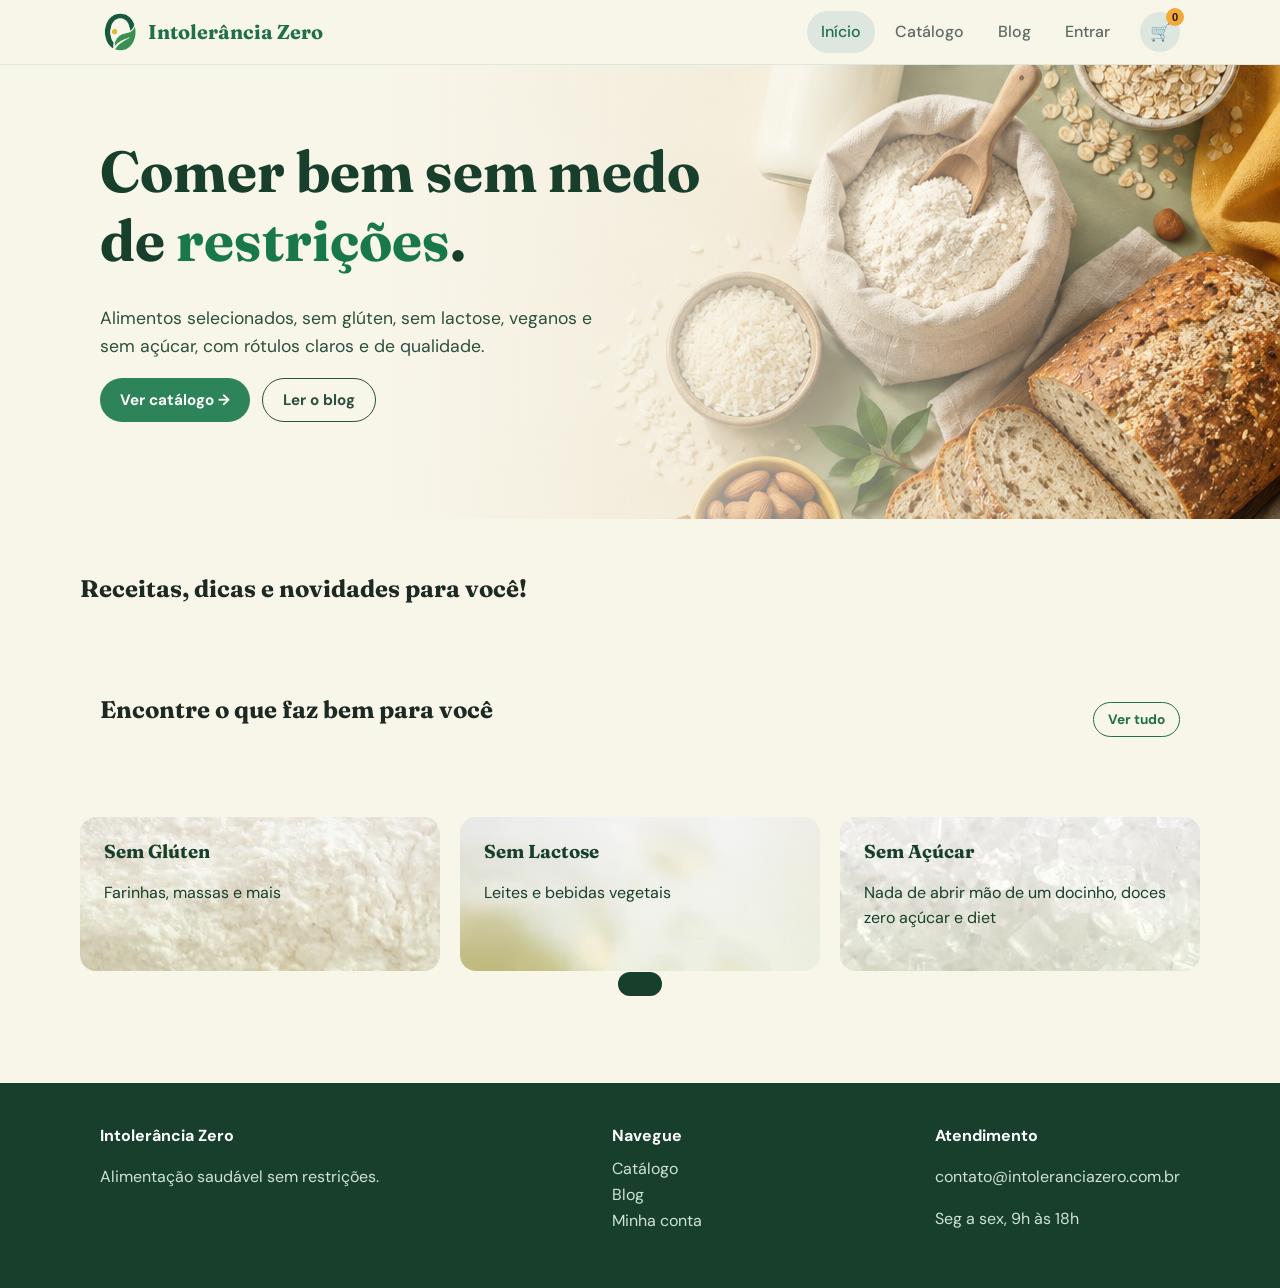
==== index.html @ 0a9c9442 "bases pro site - Home page feita" ====
<!DOCTYPE html>
<html lang="pt-BR">
<head>
    <meta charset="utf-8">
    <meta name="viewport" content="width=device-width, initial-scale=1, viewport-fit=cover">
    <title>Intolerância Zero — Alimentos sem glúten, sem lactose e muito mais</title>
    <link rel="preconnect" href="https://fonts.googleapis.com">
    <link href="https://fonts.googleapis.com/css2?family=Fraunces:wght@600;700&family=DM+Sans:wght@400;500;700&display=swap" rel="stylesheet">
    <link rel="stylesheet" href="css/style.css">
</head>

<body data-page="inicio">
    <header>
        <div class="wrap bar">
            <a class="logo" href="index.html">
                <img src="/images/logo.png" alt="Logo Intolerância Zero" class="logo-img"> Intolerância Zero
            </a>
            <nav id="nav">
                <a href="index.html" class="on">Início</a>
                <a href="catalogo.html">Catálogo</a>
                <a href="blog.html">Blog</a>
                <a href="entrar.html" id="navLogin">Entrar</a>
            </nav>
            <div class="tools">
                <button class="icon" id="cartBtn" aria-label="Carrinho">🛒<span class="badge" id="count">0</span></button>
                <button class="icon menu-btn" id="menu" aria-label="Menu">☰</button>
            </div>
        </div>
    </header>

    <main>
        <div class="hero">
            <div class="wrap">
                <div>
                    <h1>Comer bem sem medo de <em>restrições</em>.</h1>
                    <p>Alimentos selecionados, sem glúten, sem lactose, veganos e sem açúcar, com rótulos claros e de qualidade.</p>
                    <p style="display:flex;gap:12px;flex-wrap:wrap">
                        <a class="btn" href="catalogo.html">Ver catálogo →</a>
                        <a class="btn ghost" href="blog.html">Ler o blog</a>
                    </p>
                </div>
            </div>
        </div>

        <div class="wrap pad">
            <div class="head"><h2>Receitas, dicas e novidades para você!</h2></div>
            <div class="chips" id="chips"></div>
        </div>

        <div class="wrap">
            <div class="head">
                <h2>Encontre o que faz bem para você</h2>
                <a class="btn ghost sm" href="catalogo.html">Ver tudo</a>
            </div>
            <div class="grid" id="featured"></div>
        </div>

        <div class="wrap pad">
            <div class="perks">
                <div class="perk perk-gluten">
                    <h3>Sem Glúten</h3>
                    <p>Farinhas, massas e mais</p>
                </div>
                <div class="perk perk-lactose">
                    <h3>Sem Lactose</h3>
                    <p>Leites e bebidas vegetais</p>
                </div>
                <div class="perk perk-acucar">
                    <h3>Sem Açúcar</h3>
                    <p>Nada de abrir mão de um docinho, doces zero açúcar e diet</p>
                </div>
            </div>
        </div>
    </main>

    <footer>
        <div class="wrap">
            <div>
                <h4>Intolerância Zero</h4>
                <p>Alimentação saudável sem restrições.</p>
            </div>
            <div>
                <h4>Navegue</h4>
                <a href="catalogo.html">Catálogo</a><br>
                <a href="blog.html">Blog</a><br>
                <a href="entrar.html">Minha conta</a>
            </div>
            <div>
                <h4>Atendimento</h4>
                <p>contato@intoleranciazero.com.br</p>
                <p>Seg a sex, 9h às 18h</p>
            </div>
        </div>
    </footer>

    <div class="scrim" id="scrim"></div>

    <aside class="drawer" id="drawer">
        <div class="row">
            <h2 style="margin:0">Seu carrinho</h2>
            <button class="icon" id="closeCart" aria-label="Fechar">✕</button>
        </div>
        <div class="list" id="cartList"></div>
        <div class="row" style="margin:14px 0">
            <b>Total</b><b id="total" style="font-size:1.3rem"></b>
        </div>
        <button class="btn" id="checkout" style="justify-content:center">Finalizar compra</button>
    </aside>
    <div class="toast" id="toast"></div>

    <script src="js/data.js"></script>
    <script src="js/app.js"></script>
</body>
</html>
---- css/style.css ----
:root{
    --brand:#1f6f4a;
    --on-brand:#f8f5e9;
    --deep:#173f2b;
    --leaf:#2f9462;
    --soft:#e6f4ea;
    --bg:#f8f5e9;
    --surface: #f8f5e9;
    --text:#1d2a24;
    --muted:#5d6d64;
    --accent:#f2a93b;
    --line:#dde7df;
    --r:16px;
    box-sizing:border-box;
    padding-top:env(safe-area-inset-top,0px);
    padding-bottom:env(safe-area-inset-bottom,0px)
}

*{box-sizing:border-box}
html{
    scroll-padding-top:env(safe-area-inset-top,0px);
    scroll-behavior:smooth
}

body{
    margin:0;
    background:var(--bg);
    color:var(--text);
    font:16px/1.6 "DM Sans",system-ui,sans-serif
}

h1,h2,h3{
    font-family:Fraunces,Georgia,serif;
    line-height:1.2;
    margin:0 0 .5em
}

a{
    color:inherit;
    text-decoration:none
}

img{max-width:100%}

.wrap{max-width:1120px;
    margin:0 auto;
    padding:0 20px
}

body::before{content:"";
    position:fixed;
    inset:0 0 auto;
    height:env(safe-area-inset-top,0px);
    background:var(--surface);
    z-index:60
}

header{
    position:sticky;
    top:env(safe-area-inset-top,0px);
    z-index:50;background:var(--surface);
    border-bottom:1px solid var(--line)
}

.bar{display:flex;
    align-items:center;
    gap:16px;
    height:64px
}

.logo{
    font-family:Fraunces,serif;
    font-weight:700;
    font-size:1.25rem;
    color:var(--brand);
    display: inline-flex;
    align-items:center;
    gap:8px
}

.logo span{
    background:var(--brand);
    color:var(--on-brand);
    border-radius:50%;
    width:30px;
    height:30px;
    display:grid;
    place-items:center;
    font-size:.9rem
}

.logo-img {
  height: 40px;
  width: auto;
}

nav{
    display:flex;
    gap:6px;
    margin-left:auto
}

nav a{
    padding:8px 14px;
    border-radius:99px;
    font-weight:500;
    color:var(--muted)
}

nav a:hover,nav a.on{
    background:var(--line);
    color:var(--brand)
}

.tools{
    display:flex;
    gap:8px;
    align-items:center
}

.btn{
    display:inline-flex;
    align-items:center;
    gap:8px;border:0;
    cursor:pointer;
    background:var(--brand);
    color:var(--on-brand);
    font:700 .95rem "DM Sans",sans-serif;
    padding:11px 20px;
    border-radius:99px;
    transition:transform .15s,opacity .15s
}

.btn:hover{transform:translateY(-1px);opacity:.92}
.btn.ghost{background:transparent;color:var(--brand);border:1.5px solid var(--brand)}
.btn.sm{padding:8px 14px;font-size:.85rem}

.icon{
    background:var(--line);
    border:0;
    border-radius:50%;
    width:40px;
    height:40px;
    cursor:pointer;
    font-size:1.05rem;
    position:relative}

.badge{position:absolute;
    top:-4px;right:-4px;
    background:var(--accent);
    color:#2b1a00;
    border-radius:99px;
    font-size:.7rem;
    font-weight:700;
    min-width:18px;
    height:18px;
    display:grid;
    place-items:center}

.menu-btn{display:none}
section.page{display:none;animation:in .35s ease}section.page.show{display:block}
@keyframes in{from{opacity:0;transform:translateY(8px)}to{opacity:1;transform:none}}
.hero{
    background:
    linear-gradient(to right, #f8f5e9 30%, rgba(237, 223, 199, 0) 100%),
    url('/images/inicial.png') no-repeat center center;
    color: #173f2b;
    padding: 72px 0 80px;
    overflow: hidden;
}

.hero .wrap{display:grid;grid-template-columns:1.2fr .8fr;gap:32px;align-items:center}
.hero h1{font-size:clamp(2.2rem,5vw,3.6rem)}.hero h1 em{font-style:normal;color:#19784b}
.hero p{font-size:1.1rem;opacity:.9;max-width:520px}
.hero .btn{background:#19784b;color:#fff}
.hero .btn.ghost{background:transparent;color:#173f2b;border-color:#173f2b}
.pad{padding:56px 0}
.head{display:flex;justify-content:space-between;align-items:end;gap:12px;margin-bottom:24px;flex-wrap:wrap}
.chips{display:grid;grid-template-columns:repeat(auto-fit,minmax(150px,1fr));gap:14px}
.chip{background:var(--surface);border:1px solid var(--line);border-radius:var(--r);padding:20px;text-align:center;cursor:pointer;transition:.2s}
.chip:hover{border-color:var(--brand);transform:translateY(-3px)}.chip b{display:block;font-size:2rem}
.grid{display:grid;grid-template-columns:repeat(auto-fill,minmax(230px,1fr));gap:20px}
.card{background:var(--surface);border:1px solid var(--line);border-radius:var(--r);overflow:hidden;display:flex;flex-direction:column;transition:.2s}
.card:hover{box-shadow:0 10px 28px rgba(20,57,42,.12);transform:translateY(-3px)}
.card .img{background:var(--soft);font-size:4rem;text-align:center;padding:28px 0}
.card .body{padding:16px;display:flex;flex-direction:column;gap:8px;flex:1}
.card h3{font-size:1.05rem;margin:0}.card small{color:var(--muted)}
.tags{display:flex;flex-wrap:wrap;gap:6px}
.tag{font-size:.7rem;font-weight:700;background:var(--soft);color:var(--brand);padding:3px 9px;border-radius:99px}
.price{font-weight:700;font-size:1.2rem;margin-top:auto}
.row{display:flex;justify-content:space-between;align-items:center;gap:8px}

.perks{
    display:grid;
    grid-template-columns:repeat(auto-fit,minmax(220px,1fr));
    gap:20px;
    color:#173f2b
}

.perk{
    padding:24px;
    border-radius:var(--r);
    background:var(--text);}

.perk b{font-size:1.8rem;
        display:block}

.perk-gluten {
  background-image: linear-gradient(rgba(255, 255, 255, 0.559), rgba(244, 250, 218, 0.4)), url('/images/farinha.jpg');
}

.perk-lactose {
  background-image: linear-gradient(rgba(255, 255, 255, 0.559),rgba(244, 250, 218, 0.4)), url('/images/leite.jpg');
}

.perk-acucar {
  background-image: linear-gradient(rgba(255, 255, 255, 0.559),rgba(244, 250, 218, 0.4)), url('/images/acucar.jpg');
}

.news{background:var(--deep);color:#fff;border-radius:24px;padding:40px;display:flex;gap:24px;align-items:center;justify-content:space-between;flex-wrap:wrap}
.news h2{margin:0}.news form{display:flex;gap:8px;flex-wrap:wrap}
input,select{font:inherit;color:var(--text);background:var(--surface);border:1.5px solid var(--line);border-radius:12px;padding:11px 14px;width:100%}
input:focus,select:focus{outline:2px solid var(--leaf);border-color:var(--leaf)}
.news input{width:260px}
.shop{display:grid;grid-template-columns:260px 1fr;gap:28px;align-items:start}
.filters{background:var(--surface);border:1px solid var(--line);border-radius:var(--r);padding:20px;position:sticky;top:calc(80px + env(safe-area-inset-top,0px));display:flex;flex-direction:column;gap:16px}
.filters h4{margin:0 0 6px;font-size:.85rem;text-transform:uppercase;letter-spacing:.06em;color:var(--muted)}
.check{display:flex;gap:8px;align-items:center;padding:3px 0;cursor:pointer}.check input{width:18px;height:18px;accent-color:var(--brand);padding:0}
.page-title{background:var(--soft);padding:36px 0;margin-bottom:32px}.page-title h1{margin:0}
.empty{text-align:center;color:var(--muted);padding:48px 0;grid-column:1/-1}
.auth{max-width:440px;margin:48px auto;background:var(--surface);border:1px solid var(--line);border-radius:24px;padding:32px}
.tabs{display:flex;background:var(--soft);border-radius:99px;padding:4px;margin-bottom:24px}
.tabs button{flex:1;border:0;background:none;padding:10px;border-radius:99px;font:700 .95rem "DM Sans",sans-serif;color:var(--muted);cursor:pointer}
.tabs button.on{background:var(--brand);color:var(--on-brand)}
.field{margin-bottom:14px}.field label{display:block;font-size:.85rem;font-weight:700;margin-bottom:4px}
.err{color:#c0392b;font-size:.82rem;min-height:1.1em;margin-top:2px}
.post{display:flex;flex-direction:column}.post .img{font-size:3.5rem;text-align:center;padding:36px 0;background:linear-gradient(135deg,var(--soft),#cfe9d8)}
.article{max-width:720px;margin:0 auto;padding:40px 20px 72px}.article .hero-e{font-size:4rem}
.article p{font-size:1.08rem}.back{color:var(--brand);font-weight:700;display:inline-block;margin-bottom:16px}
.meta{color:var(--muted);font-size:.85rem}
.scrim{position:fixed;inset:0;background:rgba(0,0,0,.45);opacity:0;pointer-events:none;transition:.25s;z-index:80}
.scrim.open{opacity:1;pointer-events:auto}
.drawer{position:fixed;top:0;right:0;bottom:0;width:min(400px,100%);background:var(--surface);z-index:90;transform:translateX(100%);transition:.3s;display:flex;flex-direction:column;padding:calc(20px + env(safe-area-inset-top,0px)) 20px calc(20px + env(safe-area-inset-bottom,0px))}
.drawer.open{transform:none}.drawer .list{flex:1;overflow:auto}
.item{display:flex;gap:12px;align-items:center;padding:12px 0;border-bottom:1px solid var(--line)}
.item .e{font-size:2rem;background:var(--soft);border-radius:12px;width:52px;height:52px;display:grid;place-items:center}
.item .i{flex:1}.qty{display:flex;gap:6px;align-items:center}.qty button{width:26px;height:26px;border-radius:50%;border:1px solid var(--line);background:var(--surface);color:var(--text);cursor:pointer}
.toast{position:fixed;left:50%;bottom:calc(24px + env(safe-area-inset-bottom,0px));transform:translate(-50%,120px);background:var(--deep);color:#fff;padding:12px 22px;border-radius:99px;z-index:100;transition:.3s;font-weight:500}
.toast.show{transform:translate(-50%,0)}
footer{background:var(--deep);color:#cfe3d6;padding:40px 0;margin-top:56px}
footer .wrap{display:flex;justify-content:space-between;gap:24px;flex-wrap:wrap}footer h4{color:#fff;margin:0 0 8px}
@media(max-width:860px){.hero .wrap,.shop{grid-template-columns:1fr}.hero-art{display:none}.filters{position:static}

.menu-btn{display:grid}
nav{display:none;
    position:absolute;
    top:64px;
    left:0;
    right:0;
    background:var(--surface);
    flex-direction:column;
    padding:12px 20px;
    border-bottom:1px solid var(--line)}

nav.open{display:flex}

.tools{margin-left:auto}}

.card .img{padding:0;height:180px;display:grid;place-items:center;overflow:hidden}
.card .img img{width:100%;height:100%;object-fit:cover;transition:transform .4s}
.card:hover .img img{transform:scale(1.06)}
.hero-art{font-size:1rem;gap:14px}
.hero-art img{width:100%;height:200px;object-fit:cover;border-radius:24px;box-shadow:0 12px 30px rgba(0,0,0,.25)}
.hero-art img:nth-child(2){transform:translateY(22px)}.hero-art img:nth-child(3){transform:translateY(-10px)}
.item .e{overflow:hidden;padding:0}.item .e img{width:100%;height:100%;object-fit:cover}
.cover{border-radius:20px;overflow:hidden;margin-bottom:20px;height:300px;background:var(--soft);display:grid;place-items:center;font-size:5rem}
.cover img{width:100%;height:100%;object-fit:cover}
a.chip{display:block;color:inherit}
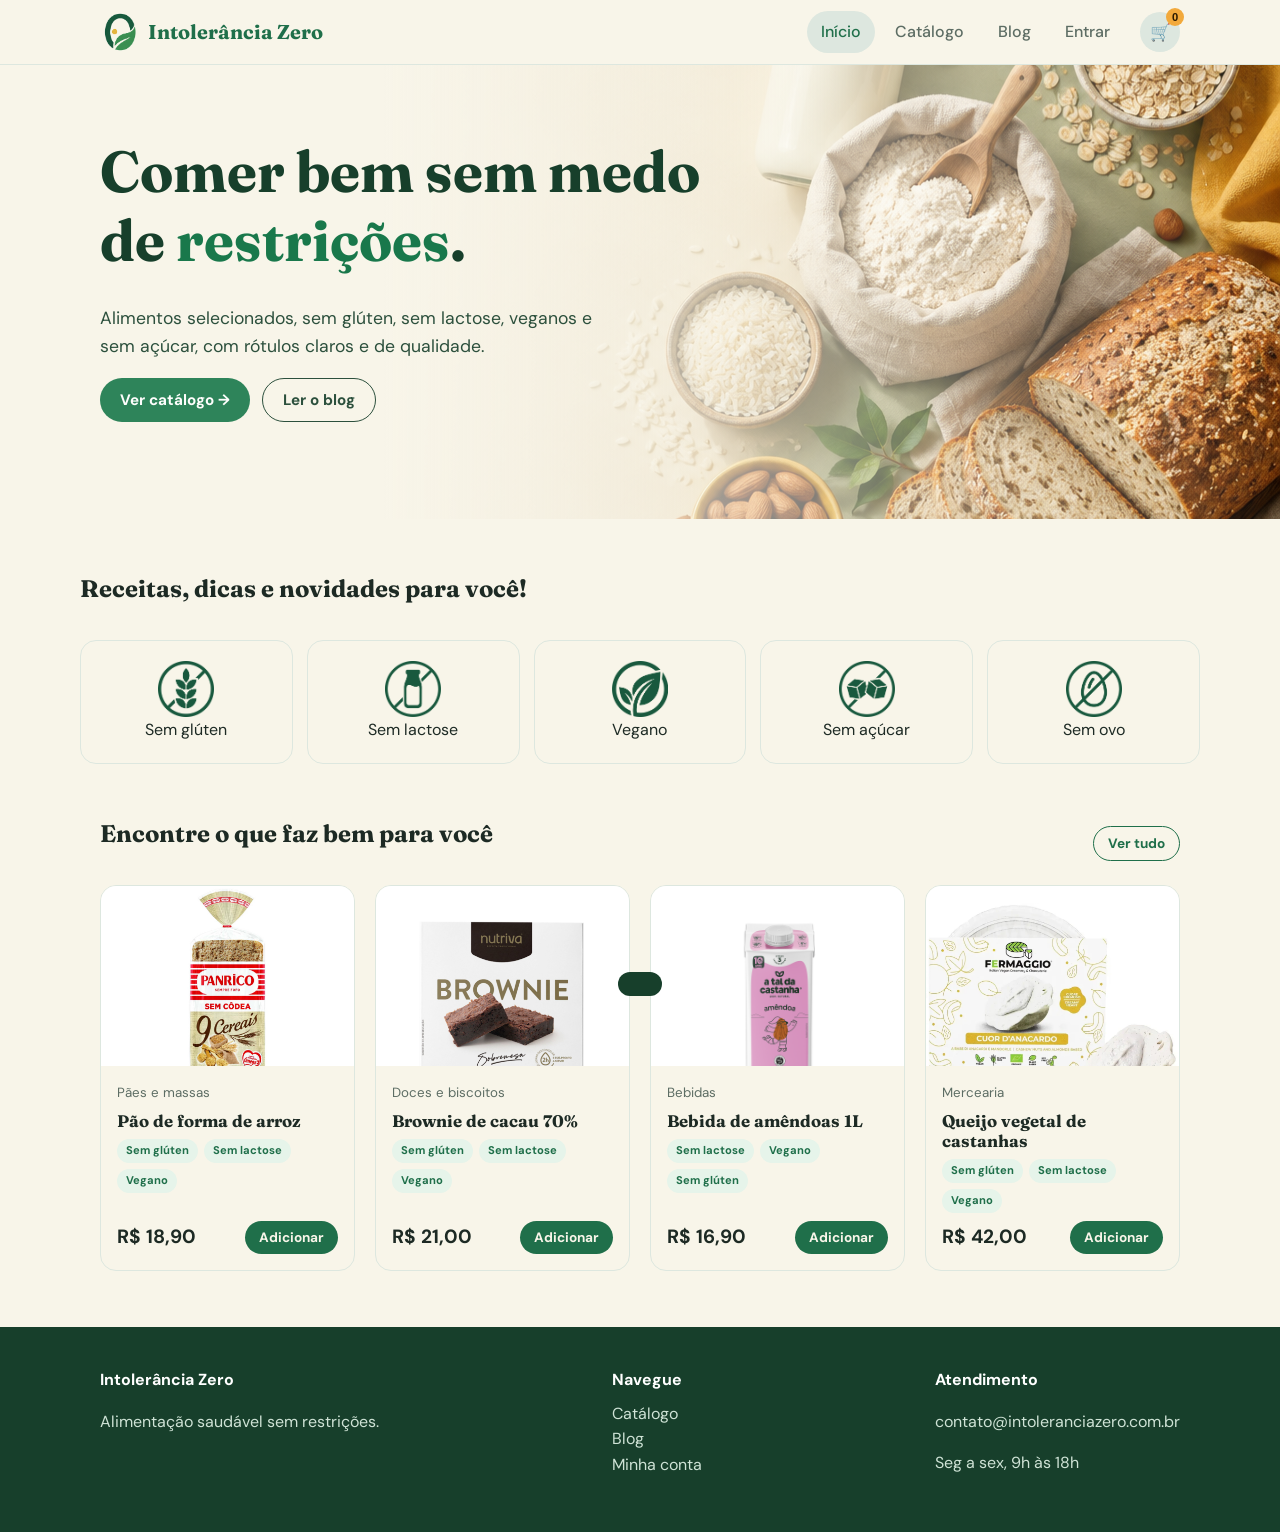
==== commit 1b09f2c6: "add do bot e alteracoes" ====
--- a/index.html
+++ b/index.html
@@ -55,22 +55,6 @@
             <div class="grid" id="featured"></div>
         </div>
 
-        <div class="wrap pad">
-            <div class="perks">
-                <div class="perk perk-gluten">
-                    <h3>Sem Glúten</h3>
-                    <p>Farinhas, massas e mais</p>
-                </div>
-                <div class="perk perk-lactose">
-                    <h3>Sem Lactose</h3>
-                    <p>Leites e bebidas vegetais</p>
-                </div>
-                <div class="perk perk-acucar">
-                    <h3>Sem Açúcar</h3>
-                    <p>Nada de abrir mão de um docinho, doces zero açúcar e diet</p>
-                </div>
-            </div>
-        </div>
     </main>
 
     <footer>
--- a/css/style.css
+++ b/css/style.css
@@ -169,16 +169,58 @@
     overflow: hidden;
 }
 
-.hero .wrap{display:grid;grid-template-columns:1.2fr .8fr;gap:32px;align-items:center}
-.hero h1{font-size:clamp(2.2rem,5vw,3.6rem)}.hero h1 em{font-style:normal;color:#19784b}
-.hero p{font-size:1.1rem;opacity:.9;max-width:520px}
-.hero .btn{background:#19784b;color:#fff}
-.hero .btn.ghost{background:transparent;color:#173f2b;border-color:#173f2b}
+.hero .wrap{display:grid;
+    grid-template-columns:1.2fr .8fr;
+    gap:32px;align-items:center}
+.hero h1{font-size:clamp(2.2rem,5vw,3.6rem)}
+.hero h1 em{font-style:normal;
+    color:#19784b}
+.hero p{font-size:1.1rem;
+    opacity:.9;max-width:520px}
+.hero .btn{background:#19784b;
+    color:#fff}
+.hero .btn.ghost{background:transparent;
+    color:#173f2b;border-color:#173f2b}
+
 .pad{padding:56px 0}
-.head{display:flex;justify-content:space-between;align-items:end;gap:12px;margin-bottom:24px;flex-wrap:wrap}
-.chips{display:grid;grid-template-columns:repeat(auto-fit,minmax(150px,1fr));gap:14px}
-.chip{background:var(--surface);border:1px solid var(--line);border-radius:var(--r);padding:20px;text-align:center;cursor:pointer;transition:.2s}
-.chip:hover{border-color:var(--brand);transform:translateY(-3px)}.chip b{display:block;font-size:2rem}
+.head{display:flex;
+    justify-content:space-between;
+    align-items:end;gap:12px;
+    margin-bottom:24px;flex-wrap:wrap}
+
+.chips{display:grid;
+    grid-template-columns:repeat(auto-fit,minmax(150px,1fr));
+    gap:14px}
+.chip{background:var(--surface);
+    border:1px solid var(--line);
+    border-radius:var(--r);
+    padding:20px;
+    text-align:center;
+    cursor:pointer;
+    display:flex;
+    align-items:center;
+    justify-content:center;
+    flex-direction:column;
+    gap:8px;
+    transition:.2s}
+.chip:hover{border-color:var(--brand);
+    transform:translateY(-3px)}
+.chip b{
+  display:grid;
+  place-items:center;
+  width:56px;
+  height:56px;
+  margin:0 auto;
+}
+.chip b img{
+  width:100%;
+  height:100%;
+  object-fit:contain;
+}
+
+a.chip{display:block;
+    color:inherit}
+
 .grid{display:grid;grid-template-columns:repeat(auto-fill,minmax(230px,1fr));gap:20px}
 .card{background:var(--surface);border:1px solid var(--line);border-radius:var(--r);overflow:hidden;display:flex;flex-direction:column;transition:.2s}
 .card:hover{box-shadow:0 10px 28px rgba(20,57,42,.12);transform:translateY(-3px)}
@@ -187,68 +229,204 @@
 .card h3{font-size:1.05rem;margin:0}.card small{color:var(--muted)}
 .tags{display:flex;flex-wrap:wrap;gap:6px}
 .tag{font-size:.7rem;font-weight:700;background:var(--soft);color:var(--brand);padding:3px 9px;border-radius:99px}
-.price{font-weight:700;font-size:1.2rem;margin-top:auto}
-.row{display:flex;justify-content:space-between;align-items:center;gap:8px}
-
-.perks{
-    display:grid;
-    grid-template-columns:repeat(auto-fit,minmax(220px,1fr));
-    gap:20px;
-    color:#173f2b
-}
-
-.perk{
-    padding:24px;
+.price{font-weight:700;
+    font-size:1.2rem;
+    margin-top:auto}
+
+.row{display:flex;
+    justify-content:space-between;
+    align-items:center;
+    gap:8px}
+
+.news{background:var(--deep);
+    color:#fff;border-radius:24px;
+    padding:40px;display:flex;
+    gap:24px;
+    align-items:center;
+    justify-content:space-between;
+    flex-wrap:wrap}
+
+.news h2{margin:0}
+.news form{display:flex;
+    gap:8px;
+    flex-wrap:wrap}
+
+input,select{
+    font:inherit;
+    color:var(--text);
+    background:var(--surface);
+    border:1.5px solid var(--line);
+    border-radius:12px;
+    padding:11px 14px;
+    width:100%}
+input:focus,select:focus{
+    outline:2px solid var(--leaf);
+    border-color:var(--leaf)}
+
+.news input{width:260px}
+.shop{
+    display:grid;
+    grid-template-columns:260px 1fr;
+    gap:28px;
+    align-items:start
+}
+.filters{background:var(--surface);
+    border:1px solid var(--line);
     border-radius:var(--r);
-    background:var(--text);}
-
-.perk b{font-size:1.8rem;
-        display:block}
-
-.perk-gluten {
-  background-image: linear-gradient(rgba(255, 255, 255, 0.559), rgba(244, 250, 218, 0.4)), url('/images/farinha.jpg');
-}
-
-.perk-lactose {
-  background-image: linear-gradient(rgba(255, 255, 255, 0.559),rgba(244, 250, 218, 0.4)), url('/images/leite.jpg');
-}
-
-.perk-acucar {
-  background-image: linear-gradient(rgba(255, 255, 255, 0.559),rgba(244, 250, 218, 0.4)), url('/images/acucar.jpg');
-}
-
-.news{background:var(--deep);color:#fff;border-radius:24px;padding:40px;display:flex;gap:24px;align-items:center;justify-content:space-between;flex-wrap:wrap}
-.news h2{margin:0}.news form{display:flex;gap:8px;flex-wrap:wrap}
-input,select{font:inherit;color:var(--text);background:var(--surface);border:1.5px solid var(--line);border-radius:12px;padding:11px 14px;width:100%}
-input:focus,select:focus{outline:2px solid var(--leaf);border-color:var(--leaf)}
-.news input{width:260px}
-.shop{display:grid;grid-template-columns:260px 1fr;gap:28px;align-items:start}
-.filters{background:var(--surface);border:1px solid var(--line);border-radius:var(--r);padding:20px;position:sticky;top:calc(80px + env(safe-area-inset-top,0px));display:flex;flex-direction:column;gap:16px}
-.filters h4{margin:0 0 6px;font-size:.85rem;text-transform:uppercase;letter-spacing:.06em;color:var(--muted)}
-.check{display:flex;gap:8px;align-items:center;padding:3px 0;cursor:pointer}.check input{width:18px;height:18px;accent-color:var(--brand);padding:0}
-.page-title{background:var(--soft);padding:36px 0;margin-bottom:32px}.page-title h1{margin:0}
-.empty{text-align:center;color:var(--muted);padding:48px 0;grid-column:1/-1}
-.auth{max-width:440px;margin:48px auto;background:var(--surface);border:1px solid var(--line);border-radius:24px;padding:32px}
-.tabs{display:flex;background:var(--soft);border-radius:99px;padding:4px;margin-bottom:24px}
-.tabs button{flex:1;border:0;background:none;padding:10px;border-radius:99px;font:700 .95rem "DM Sans",sans-serif;color:var(--muted);cursor:pointer}
-.tabs button.on{background:var(--brand);color:var(--on-brand)}
-.field{margin-bottom:14px}.field label{display:block;font-size:.85rem;font-weight:700;margin-bottom:4px}
-.err{color:#c0392b;font-size:.82rem;min-height:1.1em;margin-top:2px}
-.post{display:flex;flex-direction:column}.post .img{font-size:3.5rem;text-align:center;padding:36px 0;background:linear-gradient(135deg,var(--soft),#cfe9d8)}
-.article{max-width:720px;margin:0 auto;padding:40px 20px 72px}.article .hero-e{font-size:4rem}
-.article p{font-size:1.08rem}.back{color:var(--brand);font-weight:700;display:inline-block;margin-bottom:16px}
-.meta{color:var(--muted);font-size:.85rem}
-.scrim{position:fixed;inset:0;background:rgba(0,0,0,.45);opacity:0;pointer-events:none;transition:.25s;z-index:80}
-.scrim.open{opacity:1;pointer-events:auto}
-.drawer{position:fixed;top:0;right:0;bottom:0;width:min(400px,100%);background:var(--surface);z-index:90;transform:translateX(100%);transition:.3s;display:flex;flex-direction:column;padding:calc(20px + env(safe-area-inset-top,0px)) 20px calc(20px + env(safe-area-inset-bottom,0px))}
-.drawer.open{transform:none}.drawer .list{flex:1;overflow:auto}
-.item{display:flex;gap:12px;align-items:center;padding:12px 0;border-bottom:1px solid var(--line)}
-.item .e{font-size:2rem;background:var(--soft);border-radius:12px;width:52px;height:52px;display:grid;place-items:center}
-.item .i{flex:1}.qty{display:flex;gap:6px;align-items:center}.qty button{width:26px;height:26px;border-radius:50%;border:1px solid var(--line);background:var(--surface);color:var(--text);cursor:pointer}
-.toast{position:fixed;left:50%;bottom:calc(24px + env(safe-area-inset-bottom,0px));transform:translate(-50%,120px);background:var(--deep);color:#fff;padding:12px 22px;border-radius:99px;z-index:100;transition:.3s;font-weight:500}
+    padding:20px;
+    position:sticky;
+    top:calc(80px + env(safe-area-inset-top,0px));
+    display:flex;
+    flex-direction:column;
+    gap:16px
+}
+.filters h4{
+    margin:0 0 6px;
+    font-size:.85rem;
+    text-transform:uppercase;
+    letter-spacing:.06em;
+    color:var(--muted)
+}
+.check{
+    display:flex;
+    gap:8px;
+    align-items:center;
+    padding:3px 0;
+    cursor:pointer}
+.check input{
+    width:18px;
+    height:18px;
+    accent-color:var(--brand);
+    padding:0
+}
+.page-title{
+    background:var(--soft);
+    padding:36px 0;
+    margin-bottom:32px}
+.page-title h1{margin:0}
+.empty{
+    text-align:center;
+    color:var(--muted);
+    padding:48px 0;
+    grid-column:1/-1}
+.auth{
+    max-width:440px;
+    margin:48px auto;
+    background:var(--surface);
+    border:1px solid var(--line);
+    border-radius:24px;
+    padding:32px}
+.tabs{
+    display:flex;
+    background:var(--soft);
+    border-radius:99px;
+    padding:4px;
+    margin-bottom:24px}
+.tabs button{
+    flex:1;
+    border:0;
+    background:none;
+    padding:10px;
+    border-radius:99px;
+    font:700 .95rem "DM Sans",sans-serif;
+    color:var(--muted);
+    cursor:pointer}
+.tabs button.on{
+    background:var(--brand);
+    color:var(--on-brand)}
+.field{margin-bottom:14px}
+.field label{
+    display:block;
+    font-size:.85rem;
+    font-weight:700;
+    margin-bottom:4px}
+.err{
+    color:#c0392b;
+    font-size:.82rem;
+    min-height:1.1em;
+    margin-top:2px}
+.post{
+    display:flex;
+    flex-direction:column}
+.post .img{
+    font-size:3.5rem;
+    text-align:center;
+    padding:36px 0;
+    background:linear-gradient(135deg,var(--soft),#cfe9d8)}
+.article{max-width:720px;
+    margin:0 auto;
+    padding:40px 20px 72px}
+.article .hero-e{font-size:4rem}
+.article p{font-size:1.08rem}
+.back{
+    color:var(--brand);
+    font-weight:700;
+    display:inline-block;
+    margin-bottom:16px}
+.meta{color:var(--muted);
+    font-size:.85rem}
+.scrim{position:fixed;
+    inset:0;background:rgba(0,0,0,.45);
+    opacity:0;
+    pointer-events:none;
+    transition:.25s;z-index:80}
+.scrim.open{
+    opacity:1;
+    pointer-events:auto}
+.drawer{position:fixed;
+    top:0;
+    right:0;
+    bottom:0;
+    width:min(400px,100%);
+    background:var(--surface);
+    z-index:90;
+    transform:translateX(100%);
+    transition:.3s;
+    display:flex;
+    flex-direction:column;
+    padding:calc(20px + env(safe-area-inset-top,0px)) 20px calc(20px + env(safe-area-inset-bottom,0px))}
+.drawer.open{transform:none}
+.drawer .list{
+    flex:1;
+    overflow:auto}
+.item{
+    display:flex;
+    gap:12px;
+    align-items:center;
+    padding:12px 0;
+    border-bottom:1px solid var(--line)}
+.item .e{font-size:2rem;
+    background:var(--soft);
+    border-radius:12px;
+    width:52px;
+    height:52px;
+    display:grid;
+    place-items:center}
+.item .i{flex:1}.qty{display:flex;
+    gap:6px;
+    align-items:center}
+    .qty button{width:26px;
+        height:26px;
+        border-radius:50%;
+        border:1px solid var(--line);
+        background:var(--surface);
+        color:var(--text);
+        cursor:pointer}
+.toast{position:fixed;
+    left:50%;
+    bottom:calc(24px + env(safe-area-inset-bottom,0px));
+    transform:translate(-50%,120px);background:var(--deep);
+    color:#fff;padding:12px 22px;border-radius:99px;
+    z-index:100;transition:.3s;
+    font-weight:500}
 .toast.show{transform:translate(-50%,0)}
-footer{background:var(--deep);color:#cfe3d6;padding:40px 0;margin-top:56px}
-footer .wrap{display:flex;justify-content:space-between;gap:24px;flex-wrap:wrap}footer h4{color:#fff;margin:0 0 8px}
+footer{background:var(--deep);
+    color:#cfe3d6;padding:40px 0;
+    margin-top:56px}
+footer .wrap{display:flex;
+    justify-content:space-between;
+    gap:24px;flex-wrap:wrap}
+    footer h4{color:#fff;margin:0 0 8px}
 @media(max-width:860px){.hero .wrap,.shop{grid-template-columns:1fr}.hero-art{display:none}.filters{position:static}
 
 .menu-btn{display:grid}
@@ -263,16 +441,41 @@
     border-bottom:1px solid var(--line)}
 
 nav.open{display:flex}
-
 .tools{margin-left:auto}}
-
-.card .img{padding:0;height:180px;display:grid;place-items:center;overflow:hidden}
-.card .img img{width:100%;height:100%;object-fit:cover;transition:transform .4s}
+.card .img{padding:0;
+    height:180px;
+    display:grid;
+    place-items:center;
+    overflow:hidden}
+
+.card .img img{width:100%;
+    height:100%;
+    object-fit:cover;
+    transition:transform .4s}
 .card:hover .img img{transform:scale(1.06)}
-.hero-art{font-size:1rem;gap:14px}
-.hero-art img{width:100%;height:200px;object-fit:cover;border-radius:24px;box-shadow:0 12px 30px rgba(0,0,0,.25)}
+
+.hero-art{font-size:1rem;
+    gap:14px}
+.hero-art img{width:100%;
+    height:200px;
+    object-fit:cover;
+    border-radius:24px;
+    box-shadow:0 12px 30px rgba(0,0,0,.25)}
 .hero-art img:nth-child(2){transform:translateY(22px)}.hero-art img:nth-child(3){transform:translateY(-10px)}
-.item .e{overflow:hidden;padding:0}.item .e img{width:100%;height:100%;object-fit:cover}
-.cover{border-radius:20px;overflow:hidden;margin-bottom:20px;height:300px;background:var(--soft);display:grid;place-items:center;font-size:5rem}
-.cover img{width:100%;height:100%;object-fit:cover}
-a.chip{display:block;color:inherit}
+.item .e{overflow:hidden;
+    padding:0}
+.item .e img{width:100%;
+    height:100%;
+    object-fit:cover}
+
+.cover{border-radius:20px;
+    overflow:hidden;
+    margin-bottom:20px;
+    height:300px;
+    background:var(--soft);
+    display:grid;
+    place-items:center;
+    font-size:5rem}
+.cover img{width:100%;
+    height:100%;
+    object-fit:cover}
